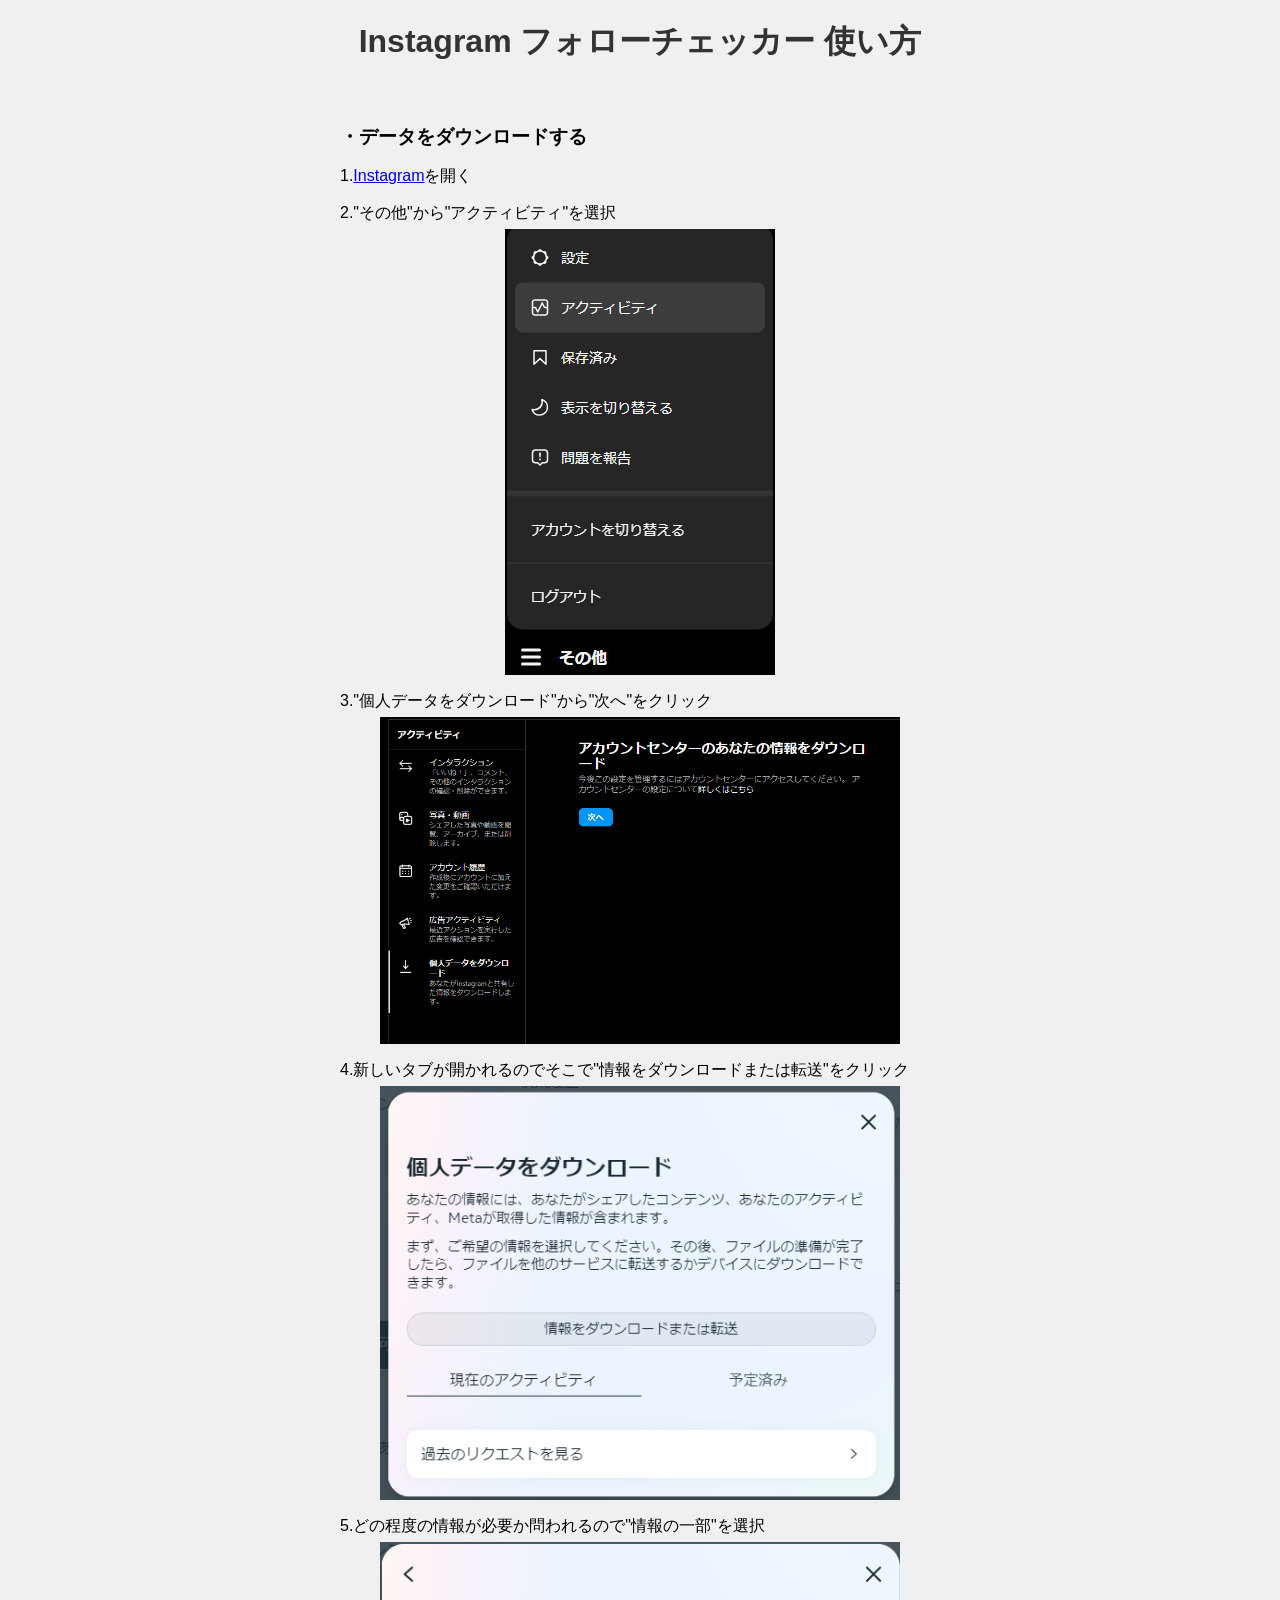
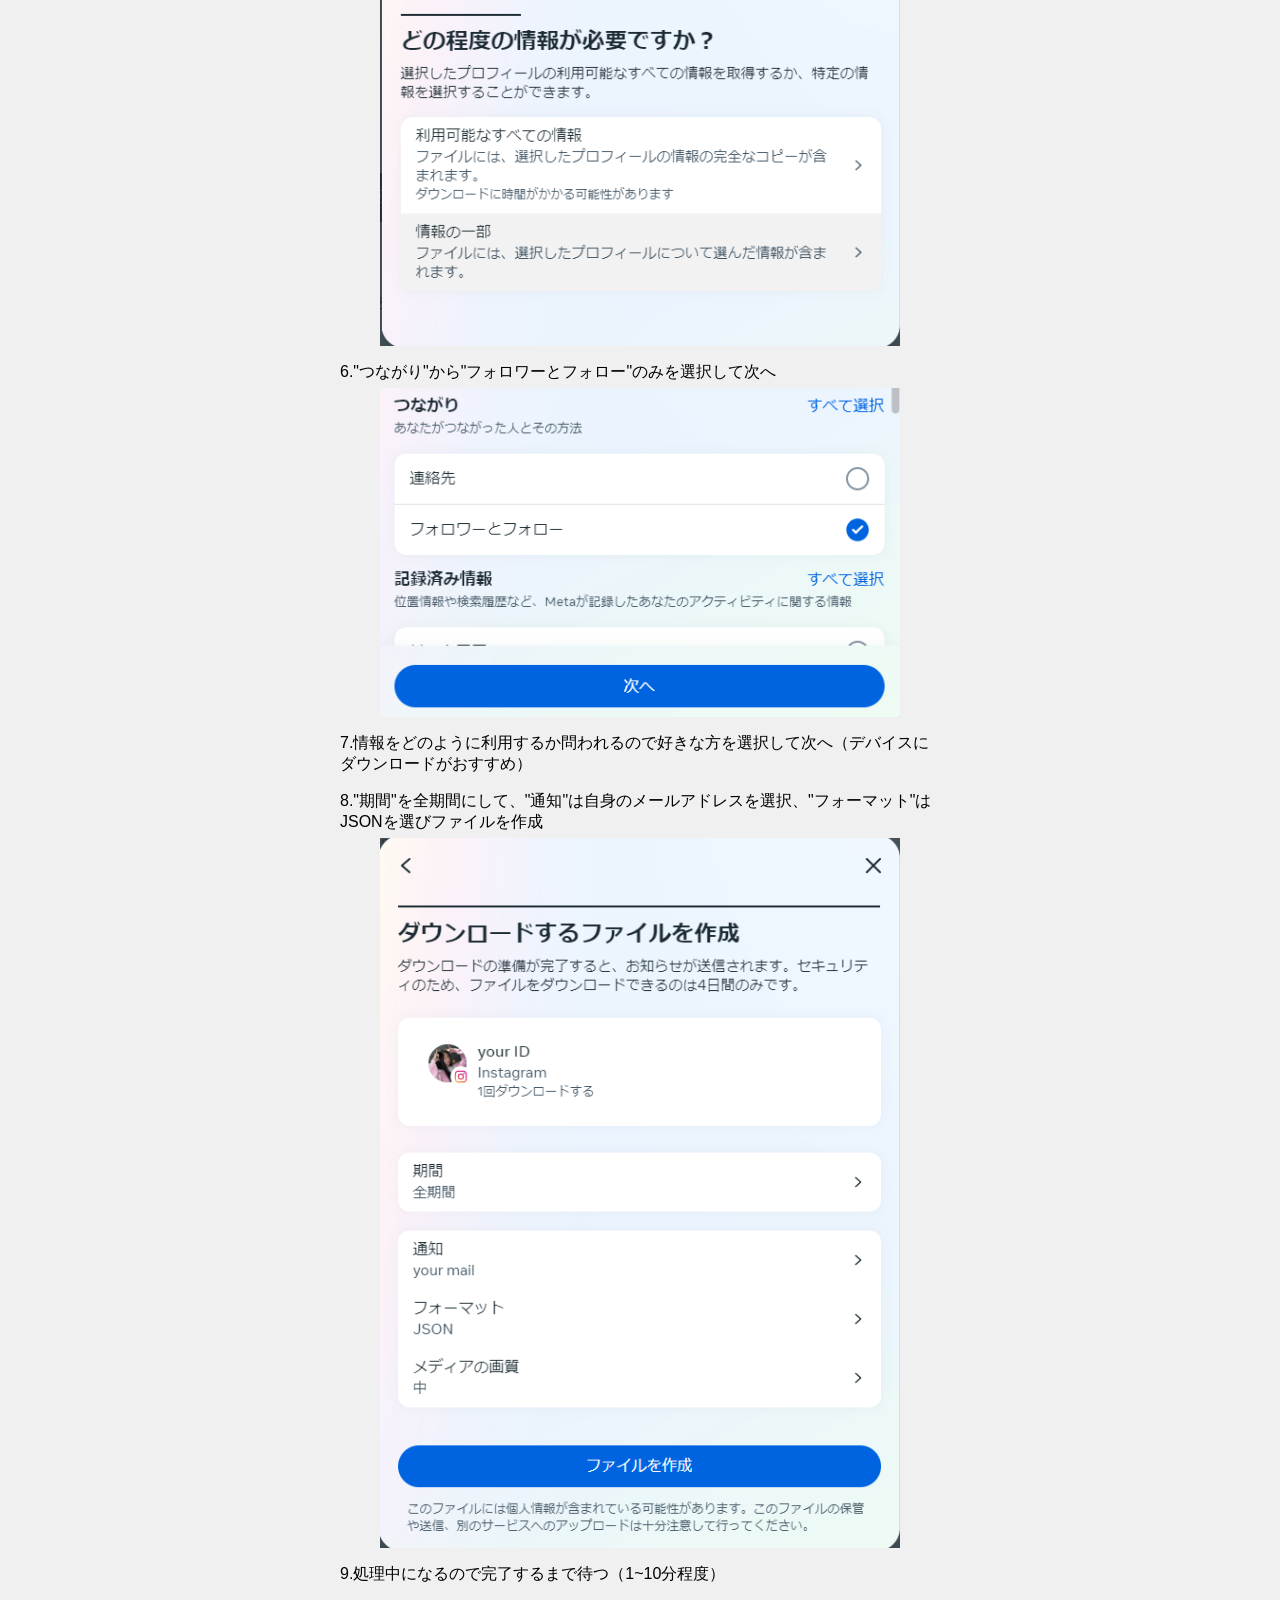
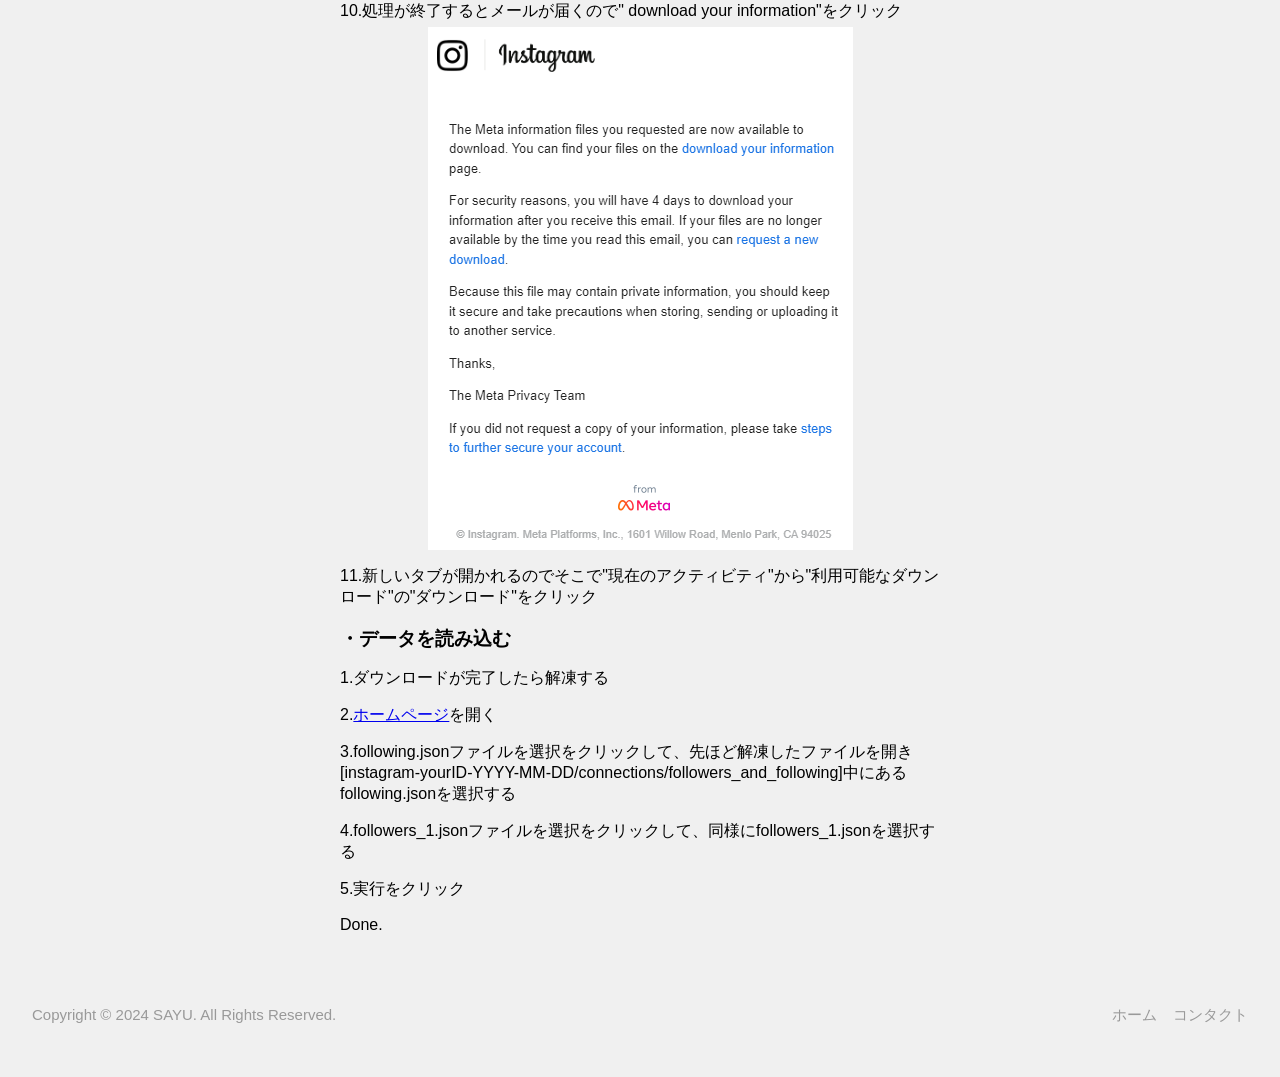
==== manual.html @ 1b218016 "Add files via upload" ====
<!DOCTYPE html>
<html lang="ja">
<head>
    <meta charset="UTF-8">
    <meta name="viewport" content="width=device-width, initial-scale=1.0">
    <title>Instagram フォローチェッカー</title>
    <link rel="stylesheet" href="styles.css">
</head>
<body>
    <h1 id="pageTitle">Instagram フォローチェッカー 使い方</h1>

    <div id="usage">
        <h3>・データをダウンロードする</h3>
        <p>1.<a href="https://www.instagram.com/">Instagram</a>を開く</p>
        <p>2."その他"から"アクティビティ"を選択</p>
        <img class="usage-image" src="./UsageImg/img1.png" alt="使い方の画像">
        <p>3."個人データをダウンロード"から"次へ"をクリック</p>
        <img class="usage-image" src="./UsageImg/img2.png" alt="使い方の画像">
        <p>4.新しいタブが開かれるのでそこで"情報をダウンロードまたは転送"をクリック</p>
        <img class="usage-image" src="./UsageImg/img3.png" alt="使い方の画像">
        <p>5.どの程度の情報が必要か問われるので"情報の一部"を選択</p>
        <img class="usage-image" src="./UsageImg/img4.png" alt="使い方の画像">
        <p>6."つながり"から"フォロワーとフォロー"のみを選択して次へ</p>
        <img class="usage-image" src="./UsageImg/img5.png" alt="使い方の画像">
        <p>7.情報をどのように利用するか問われるので好きな方を選択して次へ（デバイスにダウンロードがおすすめ）</p>
        <p>8."期間"を全期間にして、"通知"は自身のメールアドレスを選択、"フォーマット"はJSONを選びファイルを作成</p>
        <img class="usage-image" src="./UsageImg/img6.png" alt="使い方の画像">
        <p>9.処理中になるので完了するまで待つ（1~10分程度）</p>
        <p>10.処理が終了するとメールが届くので" download your information"をクリック</p>
        <img class="usage-image" src="./UsageImg/img7.png" alt="使い方の画像">
        <p>11.新しいタブが開かれるのでそこで"現在のアクティビティ"から"利用可能なダウンロード"の"ダウンロード"をクリック</p>
        <h3>・データを読み込む</h3>
        <p>1.ダウンロードが完了したら解凍する</p>
        <p>2.<a href="./home.html">ホームページ</a>を開く</p>
        <p>3.following.jsonファイルを選択をクリックして、先ほど解凍したファイルを開き[instagram-yourID-YYYY-MM-DD/connections/followers_and_following]中にあるfollowing.jsonを選択する</p>
        <p>4.followers_1.jsonファイルを選択をクリックして、同様にfollowers_1.jsonを選択する</p>
        <p>5.実行をクリック</p>
        <p>Done.</p>
    </div>

    <script src="script.js" defer></script>
</body>

<footer class="footer">
    <p class="copyright">Copyright © 2024 SAYU. All Rights Reserved.</p>
    <ul class="md-flex">
      <li><a href="./home.html">ホーム</a></li>
      <li><a href="https://discord.gg/QMe4BZEc">コンタクト</a></li>
    </ul>
  </footer>

</html>
---- styles.css ----
body {
    font-family: Arial, sans-serif;
    margin: 0;
    padding: 0;
    background-color: #f0f0f0;
}

h1 {
    text-align: center;
    margin-top: 20px;
    color: #333;
}

h2 {
    color: #333;
    text-align: center;
}

#fileInputs {
    text-align: center;
    margin-top: 20px;
    display: flex;
    justify-content: center;
    align-items: center;
    flex-wrap: wrap;
}

input[type="file"] {
    display: none;
    margin: 0 10px;
}

label {
    display: inline-block;
    padding: 10px 20px;
    background-color: #007bff;
    color: #fff;
    cursor: pointer;
    border-radius: 50px;
    margin-bottom: 10px;
    margin: 5px;
}


#compareButton {
    display: block;
    margin: auto;
    padding: 15px 30px;
    background-color: #28a745;
    color: #fff;
    border: none;
    border-radius: 7px;
    cursor: pointer;
    transition: background-color 0.3s ease;
    font-size: 18px;
    width: auto;
}

#compareButton:hover {
    background-color: #218838;
}

#results {
    margin-top: 30px;
    padding: 0 20px;
}

#results > div {
    margin-bottom: 40px;
}

ul {
    list-style-type: none;
    padding: 0;
}

li {
    list-style: none;
    padding: 0;
    margin-bottom: 5px;
}

li button {
    padding: 10px;
    background-color: white;
    color: black;
    border: none;
    border-radius: 5px;
    cursor: pointer;
    transition: background-color 0.3s;
    display: block;
    width: 60%;
    margin: 0 auto;
    margin-bottom: 3px;
    font-size: 16px;
}

li button:hover {
    background-color: #f5f5f5;
}

.footer {
    padding: 2rem;
    font-size: 15px;
    color: #999;
}

.footer a {
color: #999;
text-decoration: none;
}

.footer a:hover {
color: #000;
}

@media (min-width: 768px) {
.footer {
    display: flex;
    justify-content: space-between;
}

.md-flex {
    display: flex;
}

.md-flex li + li {
    margin-left: 16px;
}
}

#usage {
    margin-top: 20px;
    padding: 20px;
    border-radius: 5px;
    margin-left: auto;
    margin-right: auto;
    max-width: 600px;
}

#usage h3 {
    margin-bottom: 10px;
}

#usage p {
    margin-bottom: 5px;
}

.usage-image {
    display: block;
    margin-left: auto;
    margin-right: auto;
    max-width: calc(100% - 40px);
    padding: 0 20px;
    box-sizing: border-box;
}
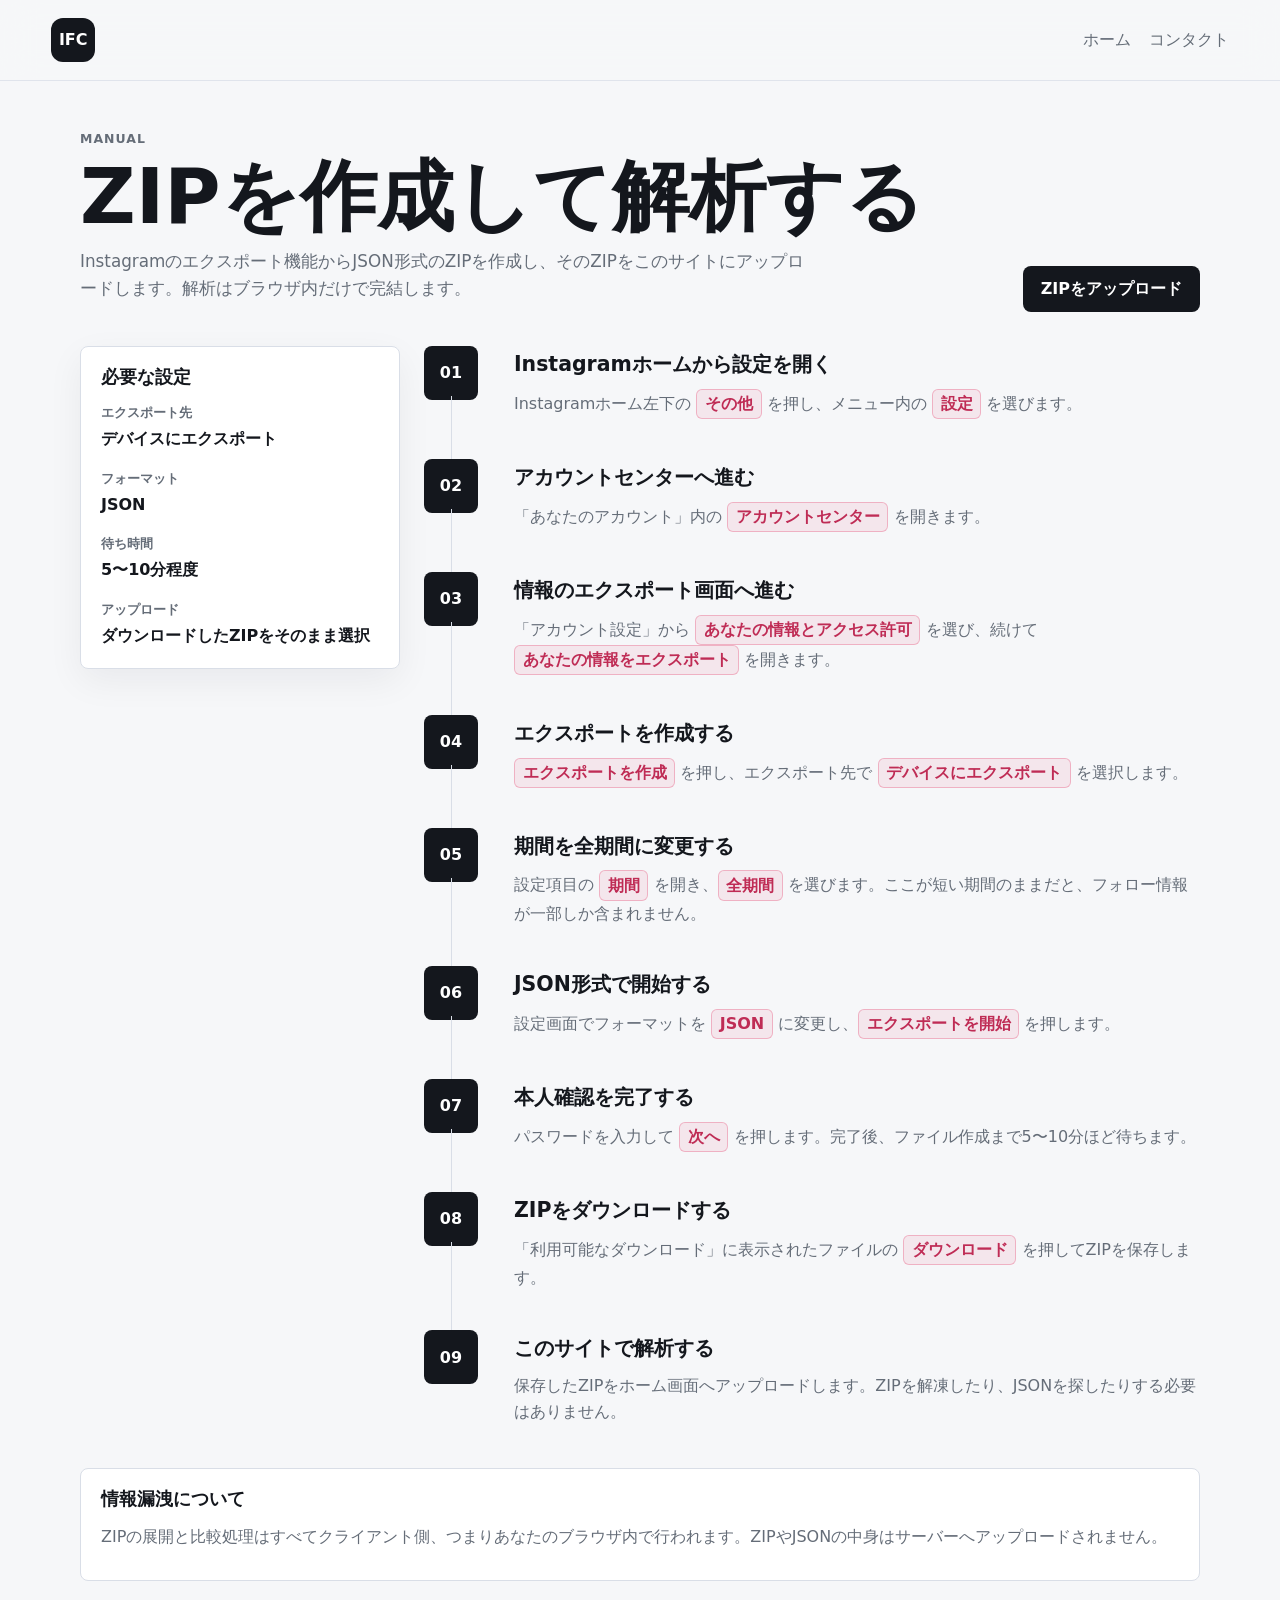
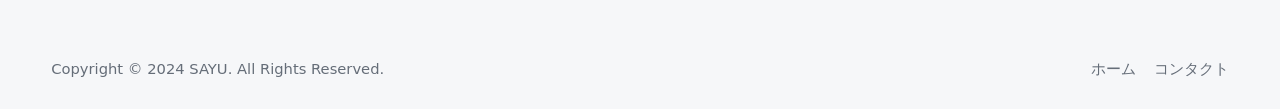
==== commit 8952caaf: "Improve UI and deploy with GitHub Pages" ====
--- a/manual.html
+++ b/manual.html
@@ -1,52 +1,139 @@
-<!DOCTYPE html>
-<html lang="ja">
-<head>
-    <meta charset="UTF-8">
-    <meta name="viewport" content="width=device-width, initial-scale=1.0">
-    <title>Instagram フォローチェッカー</title>
-    <link rel="stylesheet" href="styles.css">
-</head>
-<body>
-    <h1 id="pageTitle">Instagram フォローチェッカー 使い方</h1>
-
-    <div id="usage">
-        <h3>・データをダウンロードする</h3>
-        <p>1.<a href="https://www.instagram.com/">Instagram</a>を開く</p>
-        <p>2."その他"から"アクティビティ"を選択</p>
-        <img class="usage-image" src="./UsageImg/img1.png" alt="使い方の画像">
-        <p>3."個人データをダウンロード"から"次へ"をクリック</p>
-        <img class="usage-image" src="./UsageImg/img2.png" alt="使い方の画像">
-        <p>4.新しいタブが開かれるのでそこで"情報をダウンロードまたは転送"をクリック</p>
-        <img class="usage-image" src="./UsageImg/img3.png" alt="使い方の画像">
-        <p>5.どの程度の情報が必要か問われるので"情報の一部"を選択</p>
-        <img class="usage-image" src="./UsageImg/img4.png" alt="使い方の画像">
-        <p>6."つながり"から"フォロワーとフォロー"のみを選択して次へ</p>
-        <img class="usage-image" src="./UsageImg/img5.png" alt="使い方の画像">
-        <p>7.情報をどのように利用するか問われるので好きな方を選択して次へ（デバイスにダウンロードがおすすめ）</p>
-        <p>8."期間"を全期間にして、"通知"は自身のメールアドレスを選択、"フォーマット"はJSONを選びファイルを作成</p>
-        <img class="usage-image" src="./UsageImg/img6.png" alt="使い方の画像">
-        <p>9.処理中になるので完了するまで待つ（1~10分程度）</p>
-        <p>10.処理が終了するとメールが届くので" download your information"をクリック</p>
-        <img class="usage-image" src="./UsageImg/img7.png" alt="使い方の画像">
-        <p>11.新しいタブが開かれるのでそこで"現在のアクティビティ"から"利用可能なダウンロード"の"ダウンロード"をクリック</p>
-        <h3>・データを読み込む</h3>
-        <p>1.ダウンロードが完了したら解凍する</p>
-        <p>2.<a href="./home.html">ホームページ</a>を開く</p>
-        <p>3.following.jsonファイルを選択をクリックして、先ほど解凍したファイルを開き[instagram-yourID-YYYY-MM-DD/connections/followers_and_following]中にあるfollowing.jsonを選択する</p>
-        <p>4.followers_1.jsonファイルを選択をクリックして、同様にfollowers_1.jsonを選択する</p>
-        <p>5.実行をクリック</p>
-        <p>Done.</p>
-    </div>
-
-    <script src="script.js" defer></script>
-</body>
-
-<footer class="footer">
-    <p class="copyright">Copyright © 2024 SAYU. All Rights Reserved.</p>
-    <ul class="md-flex">
-      <li><a href="./home.html">ホーム</a></li>
-      <li><a href="https://discord.gg/QMe4BZEc">コンタクト</a></li>
-    </ul>
-  </footer>
-
-</html>
+<!DOCTYPE html>
+<html lang="ja">
+<head>
+    <meta charset="UTF-8">
+    <meta name="viewport" content="width=device-width, initial-scale=1.0">
+    <title>使い方 - Instagram Follow Checker</title>
+    <link rel="icon" href="data:,">
+    <link rel="stylesheet" href="styles.css">
+</head>
+<body>
+    <header class="site-header">
+        <a class="brand" href="./home.html" aria-label="Instagram Follow Checker ホーム">IFC</a>
+        <nav class="header-nav" aria-label="メインナビゲーション">
+            <a href="./home.html">ホーム</a>
+            <a href="https://discord.gg/QMe4BZEc" target="_blank" rel="noreferrer">コンタクト</a>
+        </nav>
+    </header>
+
+    <main>
+        <section id="usage">
+            <div class="manual-hero">
+                <div>
+                    <p class="eyebrow">Manual</p>
+                    <h1 id="pageTitle">ZIPを作成して解析する</h1>
+                    <p class="usage-lead">Instagramのエクスポート機能からJSON形式のZIPを作成し、そのZIPをこのサイトにアップロードします。解析はブラウザ内だけで完結します。</p>
+                </div>
+                <a class="manual-cta" href="./home.html">ZIPをアップロード</a>
+            </div>
+
+            <div class="manual-grid">
+                <aside class="manual-summary" aria-label="必要な設定">
+                    <h2>必要な設定</h2>
+                    <dl>
+                        <div>
+                            <dt>エクスポート先</dt>
+                            <dd>デバイスにエクスポート</dd>
+                        </div>
+                        <div>
+                            <dt>フォーマット</dt>
+                            <dd>JSON</dd>
+                        </div>
+                        <div>
+                            <dt>待ち時間</dt>
+                            <dd>5〜10分程度</dd>
+                        </div>
+                        <div>
+                            <dt>アップロード</dt>
+                            <dd>ダウンロードしたZIPをそのまま選択</dd>
+                        </div>
+                    </dl>
+                </aside>
+
+                <div class="manual-steps">
+                    <ol class="timeline">
+                        <li>
+                            <span class="step-index">01</span>
+                            <div>
+                                <h3>Instagramホームから設定を開く</h3>
+                                <p>Instagramホーム左下の <span class="tap-target">その他</span> を押し、メニュー内の <span class="tap-target">設定</span> を選びます。</p>
+                            </div>
+                        </li>
+                        <li>
+                            <span class="step-index">02</span>
+                            <div>
+                                <h3>アカウントセンターへ進む</h3>
+                                <p>「あなたのアカウント」内の <span class="tap-target">アカウントセンター</span> を開きます。</p>
+                            </div>
+                        </li>
+                        <li>
+                            <span class="step-index">03</span>
+                            <div>
+                                <h3>情報のエクスポート画面へ進む</h3>
+                                <p>「アカウント設定」から <span class="tap-target">あなたの情報とアクセス許可</span> を選び、続けて <span class="tap-target">あなたの情報をエクスポート</span> を開きます。</p>
+                            </div>
+                        </li>
+                        <li>
+                            <span class="step-index">04</span>
+                            <div>
+                                <h3>エクスポートを作成する</h3>
+                                <p><span class="tap-target">エクスポートを作成</span> を押し、エクスポート先で <span class="tap-target">デバイスにエクスポート</span> を選択します。</p>
+                            </div>
+                        </li>
+                        <li>
+                            <span class="step-index">05</span>
+                            <div>
+                                <h3>期間を全期間に変更する</h3>
+                                <p>設定項目の <span class="tap-target">期間</span> を開き、<span class="tap-target">全期間</span> を選びます。ここが短い期間のままだと、フォロー情報が一部しか含まれません。</p>
+                            </div>
+                        </li>
+                        <li>
+                            <span class="step-index">06</span>
+                            <div>
+                                <h3>JSON形式で開始する</h3>
+                                <p>設定画面でフォーマットを <span class="tap-target">JSON</span> に変更し、<span class="tap-target">エクスポートを開始</span> を押します。</p>
+                            </div>
+                        </li>
+                        <li>
+                            <span class="step-index">07</span>
+                            <div>
+                                <h3>本人確認を完了する</h3>
+                                <p>パスワードを入力して <span class="tap-target">次へ</span> を押します。完了後、ファイル作成まで5〜10分ほど待ちます。</p>
+                            </div>
+                        </li>
+                        <li>
+                            <span class="step-index">08</span>
+                            <div>
+                                <h3>ZIPをダウンロードする</h3>
+                                <p>「利用可能なダウンロード」に表示されたファイルの <span class="tap-target">ダウンロード</span> を押してZIPを保存します。</p>
+                            </div>
+                        </li>
+                        <li>
+                            <span class="step-index">09</span>
+                            <div>
+                                <h3>このサイトで解析する</h3>
+                                <p>保存したZIPをホーム画面へアップロードします。ZIPを解凍したり、JSONを探したりする必要はありません。</p>
+                            </div>
+                        </li>
+                    </ol>
+                </div>
+            </div>
+
+            <div class="manual-notes">
+                <section>
+                    <h2>情報漏洩について</h2>
+                    <p>ZIPの展開と比較処理はすべてクライアント側、つまりあなたのブラウザ内で行われます。ZIPやJSONの中身はサーバーへアップロードされません。</p>
+                </section>
+            </div>
+        </section>
+    </main>
+
+    <footer class="footer">
+        <p>Copyright © 2024 SAYU. All Rights Reserved.</p>
+        <ul class="footer-links">
+            <li><a href="./home.html">ホーム</a></li>
+            <li><a href="https://discord.gg/QMe4BZEc" target="_blank" rel="noreferrer">コンタクト</a></li>
+        </ul>
+    </footer>
+</body>
+</html>
--- a/styles.css
+++ b/styles.css
@@ -1,156 +1,703 @@
-body {
-    font-family: Arial, sans-serif;
-    margin: 0;
-    padding: 0;
-    background-color: #f0f0f0;
-}
-
-h1 {
-    text-align: center;
-    margin-top: 20px;
-    color: #333;
-}
-
-h2 {
-    color: #333;
-    text-align: center;
-}
-
-#fileInputs {
-    text-align: center;
-    margin-top: 20px;
-    display: flex;
-    justify-content: center;
-    align-items: center;
-    flex-wrap: wrap;
-}
-
-input[type="file"] {
-    display: none;
-    margin: 0 10px;
-}
-
-label {
-    display: inline-block;
-    padding: 10px 20px;
-    background-color: #007bff;
-    color: #fff;
-    cursor: pointer;
-    border-radius: 50px;
-    margin-bottom: 10px;
-    margin: 5px;
-}
-
-
-#compareButton {
-    display: block;
-    margin: auto;
-    padding: 15px 30px;
-    background-color: #28a745;
-    color: #fff;
-    border: none;
-    border-radius: 7px;
-    cursor: pointer;
-    transition: background-color 0.3s ease;
-    font-size: 18px;
-    width: auto;
-}
-
-#compareButton:hover {
-    background-color: #218838;
-}
-
-#results {
-    margin-top: 30px;
-    padding: 0 20px;
-}
-
-#results > div {
-    margin-bottom: 40px;
-}
-
-ul {
-    list-style-type: none;
-    padding: 0;
-}
-
-li {
-    list-style: none;
-    padding: 0;
-    margin-bottom: 5px;
-}
-
-li button {
-    padding: 10px;
-    background-color: white;
-    color: black;
-    border: none;
-    border-radius: 5px;
-    cursor: pointer;
-    transition: background-color 0.3s;
-    display: block;
-    width: 60%;
-    margin: 0 auto;
-    margin-bottom: 3px;
-    font-size: 16px;
-}
-
-li button:hover {
-    background-color: #f5f5f5;
-}
-
-.footer {
-    padding: 2rem;
-    font-size: 15px;
-    color: #999;
-}
-
-.footer a {
-color: #999;
-text-decoration: none;
-}
-
-.footer a:hover {
-color: #000;
-}
-
-@media (min-width: 768px) {
-.footer {
-    display: flex;
-    justify-content: space-between;
-}
-
-.md-flex {
-    display: flex;
-}
-
-.md-flex li + li {
-    margin-left: 16px;
-}
-}
-
-#usage {
-    margin-top: 20px;
-    padding: 20px;
-    border-radius: 5px;
-    margin-left: auto;
-    margin-right: auto;
-    max-width: 600px;
-}
-
-#usage h3 {
-    margin-bottom: 10px;
-}
-
-#usage p {
-    margin-bottom: 5px;
-}
-
-.usage-image {
-    display: block;
-    margin-left: auto;
-    margin-right: auto;
-    max-width: calc(100% - 40px);
-    padding: 0 20px;
-    box-sizing: border-box;
-}+:root {
+    color-scheme: light;
+    --bg: #f6f7f9;
+    --surface: #ffffff;
+    --surface-muted: #eef1f5;
+    --text: #14171d;
+    --muted: #656d78;
+    --line: #d9dee7;
+    --accent: #e6426e;
+    --accent-dark: #bf2c55;
+    --success: #0f8f63;
+    --danger: #c93636;
+    --shadow: 0 20px 60px rgba(20, 23, 29, 0.10);
+}
+
+* {
+    box-sizing: border-box;
+}
+
+body {
+    margin: 0;
+    background: var(--bg);
+    color: var(--text);
+    font-family: Inter, "Segoe UI", system-ui, -apple-system, BlinkMacSystemFont, "Hiragino Sans", "Yu Gothic", sans-serif;
+    line-height: 1.6;
+}
+
+a {
+    color: inherit;
+}
+
+button,
+input,
+label,
+code {
+    font: inherit;
+}
+
+code {
+    padding: 0.08em 0.35em;
+    border-radius: 5px;
+    background: var(--surface-muted);
+    color: var(--text);
+    overflow-wrap: anywhere;
+}
+
+.site-header {
+    position: sticky;
+    top: 0;
+    z-index: 10;
+    display: flex;
+    align-items: center;
+    justify-content: space-between;
+    gap: 24px;
+    padding: 18px clamp(18px, 4vw, 56px);
+    background: rgba(246, 247, 249, 0.88);
+    border-bottom: 1px solid rgba(217, 222, 231, 0.75);
+    backdrop-filter: blur(18px);
+}
+
+.brand {
+    display: inline-flex;
+    align-items: center;
+    justify-content: center;
+    width: 44px;
+    height: 44px;
+    border-radius: 12px;
+    background: var(--text);
+    color: #fff;
+    font-weight: 800;
+    text-decoration: none;
+    letter-spacing: 0;
+}
+
+.header-nav,
+.footer-links {
+    display: flex;
+    align-items: center;
+    gap: 18px;
+    margin: 0;
+    padding: 0;
+    list-style: none;
+}
+
+.header-nav a,
+.footer a,
+.text-link {
+    color: var(--muted);
+    text-decoration: none;
+}
+
+.header-nav a:hover,
+.footer a:hover,
+.text-link:hover {
+    color: var(--text);
+}
+
+main {
+    min-height: calc(100svh - 170px);
+}
+
+.workspace,
+#usage {
+    width: min(1120px, calc(100% - 32px));
+    margin: 0 auto;
+}
+
+.workspace {
+    padding: 64px 0 48px;
+}
+
+.intro {
+    display: grid;
+    grid-template-columns: minmax(0, 780px) minmax(260px, 1fr);
+    gap: 32px;
+    align-items: end;
+    margin-bottom: 34px;
+}
+
+.eyebrow {
+    margin: 0 0 8px;
+    color: var(--accent);
+    font-size: 0.78rem;
+    font-weight: 800;
+    letter-spacing: 0.08em;
+    text-transform: uppercase;
+}
+
+h1,
+h2,
+h3,
+p {
+    margin-top: 0;
+}
+
+h1 {
+    margin-bottom: 14px;
+    font-size: clamp(2.25rem, 6vw, 5.2rem);
+    line-height: 0.98;
+    letter-spacing: 0;
+}
+
+h2 {
+    margin-bottom: 6px;
+    font-size: clamp(1.35rem, 2vw, 1.85rem);
+    line-height: 1.2;
+}
+
+.lead {
+    max-width: 680px;
+    color: var(--muted);
+    font-size: 1.08rem;
+}
+
+.app-grid {
+    display: grid;
+    grid-template-columns: minmax(340px, 0.86fr) minmax(0, 1.44fr);
+    gap: 22px;
+    align-items: start;
+}
+
+.panel {
+    background: var(--surface);
+    border: 1px solid var(--line);
+    border-radius: 8px;
+    box-shadow: var(--shadow);
+}
+
+.upload-panel,
+.results {
+    padding: clamp(18px, 3vw, 32px);
+}
+
+.panel-heading,
+.results-header,
+.toolbar,
+.actions,
+.result-actions {
+    display: flex;
+    align-items: center;
+    justify-content: space-between;
+    gap: 16px;
+}
+
+.panel-heading p {
+    margin: 0;
+    color: var(--muted);
+}
+
+.drop-zone {
+    display: grid;
+    grid-template-columns: 1fr;
+    gap: 14px;
+    margin-top: 24px;
+    padding: 16px;
+    background: var(--surface-muted);
+    border: 1px dashed #b9c2d0;
+    border-radius: 8px;
+    transition: border-color 180ms ease, background 180ms ease;
+}
+
+.manual-json {
+    margin-top: 18px;
+    border-top: 1px solid var(--line);
+    padding-top: 16px;
+}
+
+.manual-json summary {
+    cursor: pointer;
+    color: var(--muted);
+    font-weight: 800;
+}
+
+.manual-json-grid {
+    display: grid;
+    grid-template-columns: repeat(2, minmax(0, 1fr));
+    gap: 12px;
+    margin-top: 14px;
+}
+
+.manual-json-grid .file-tile label {
+    min-height: 96px;
+}
+
+.drop-zone.is-dragging {
+    background: #fff3f6;
+    border-color: var(--accent);
+}
+
+.file-tile input {
+    position: absolute;
+    width: 1px;
+    height: 1px;
+    opacity: 0;
+    pointer-events: none;
+}
+
+.file-tile label {
+    display: flex;
+    min-height: 112px;
+    flex-direction: column;
+    justify-content: space-between;
+    gap: 16px;
+    padding: 18px;
+    background: var(--surface);
+    border: 1px solid var(--line);
+    border-radius: 8px;
+    cursor: pointer;
+    transition: transform 180ms ease, border-color 180ms ease;
+}
+
+.file-tile label:hover {
+    border-color: var(--accent);
+    transform: translateY(-2px);
+}
+
+.zip-tile label {
+    min-height: 150px;
+    border-color: rgba(230, 66, 110, 0.35);
+}
+
+.file-title {
+    font-size: 1.05rem;
+    font-weight: 800;
+}
+
+.file-status {
+    color: var(--muted);
+    overflow-wrap: anywhere;
+}
+
+.file-status.is-ready {
+    color: var(--success);
+    font-weight: 700;
+}
+
+.drop-hint {
+    grid-column: 1 / -1;
+    margin: 0;
+    color: var(--muted);
+    text-align: center;
+}
+
+.privacy-note {
+    display: grid;
+    gap: 4px;
+    margin-top: 18px;
+    padding: 14px 16px;
+    border: 1px solid rgba(15, 143, 99, 0.24);
+    border-radius: 8px;
+    background: rgba(15, 143, 99, 0.08);
+    color: #0b6043;
+}
+
+.privacy-note span {
+    color: #236653;
+}
+
+.message {
+    min-height: 28px;
+    margin: 16px 0 0;
+    color: var(--muted);
+}
+
+.message.success {
+    color: var(--success);
+}
+
+.message.error {
+    color: var(--danger);
+    font-weight: 700;
+}
+
+.actions {
+    justify-content: flex-start;
+    margin-top: 18px;
+}
+
+button {
+    min-height: 44px;
+    border: 0;
+    border-radius: 8px;
+    cursor: pointer;
+    transition: background 180ms ease, color 180ms ease, transform 180ms ease, opacity 180ms ease;
+}
+
+button:hover:not(:disabled) {
+    transform: translateY(-1px);
+}
+
+button:disabled {
+    cursor: not-allowed;
+    opacity: 0.45;
+}
+
+#compareButton {
+    padding: 0 24px;
+    background: var(--accent);
+    color: #fff;
+    font-weight: 800;
+}
+
+#compareButton:hover {
+    background: var(--accent-dark);
+}
+
+.secondary-button,
+.tab {
+    padding: 0 16px;
+    background: var(--surface-muted);
+    color: var(--text);
+    font-weight: 700;
+}
+
+.secondary-button:hover,
+.tab:hover {
+    background: #dfe5ed;
+}
+
+.results {
+    min-width: 0;
+}
+
+.stats-grid {
+    display: grid;
+    grid-template-columns: repeat(2, minmax(0, 1fr));
+    gap: 1px;
+    overflow: hidden;
+    margin: 24px 0;
+    border: 1px solid var(--line);
+    border-radius: 8px;
+    background: var(--line);
+}
+
+.stat {
+    min-width: 0;
+    padding: 18px;
+    background: var(--surface);
+}
+
+.stat span {
+    display: block;
+    color: var(--muted);
+    font-size: 0.88rem;
+}
+
+.stat strong {
+    display: block;
+    margin-top: 6px;
+    font-size: clamp(1.75rem, 4vw, 2.6rem);
+    line-height: 1;
+}
+
+.stat.accent strong {
+    color: var(--accent);
+}
+
+.tabs {
+    display: flex;
+    gap: 8px;
+    overflow-x: auto;
+    padding-bottom: 2px;
+}
+
+.tab {
+    white-space: nowrap;
+}
+
+.tab.active {
+    background: var(--text);
+    color: #fff;
+}
+
+#searchInput {
+    width: min(320px, 100%);
+    min-height: 44px;
+    padding: 0 14px;
+    border: 1px solid var(--line);
+    border-radius: 8px;
+    background: #fff;
+}
+
+#searchInput:focus {
+    border-color: var(--accent);
+    outline: 3px solid rgba(230, 66, 110, 0.16);
+}
+
+.list-summary {
+    margin: 18px 0 10px;
+    color: var(--muted);
+    font-weight: 700;
+}
+
+.user-list {
+    display: grid;
+    grid-template-columns: repeat(auto-fill, minmax(190px, 1fr));
+    gap: 10px;
+    margin: 0;
+    padding: 0;
+    list-style: none;
+}
+
+.user-list li {
+    min-width: 0;
+}
+
+.user-list a,
+.empty-item {
+    display: block;
+    min-height: 44px;
+    padding: 11px 14px;
+    overflow: hidden;
+    border: 1px solid var(--line);
+    border-radius: 8px;
+    background: #fff;
+    text-decoration: none;
+    text-overflow: ellipsis;
+    white-space: nowrap;
+}
+
+.user-list a:hover {
+    border-color: var(--accent);
+    color: var(--accent);
+}
+
+.empty-item {
+    grid-column: 1 / -1;
+    color: var(--muted);
+    white-space: normal;
+}
+
+.footer {
+    display: flex;
+    align-items: center;
+    justify-content: space-between;
+    gap: 16px;
+    padding: 28px clamp(18px, 4vw, 56px);
+    color: var(--muted);
+    font-size: 0.92rem;
+}
+
+.footer p {
+    margin: 0;
+}
+
+#usage {
+    padding: 48px 0;
+    max-width: 1180px;
+}
+
+#usage p {
+    margin-bottom: 10px;
+    color: var(--muted);
+}
+
+.usage-image {
+    display: block;
+    width: min(100%, 760px);
+    margin: 16px auto 28px;
+    border: 1px solid var(--line);
+    border-radius: 8px;
+    background: #fff;
+}
+
+.usage-lead {
+    max-width: 740px;
+    color: var(--muted);
+    font-size: 1.05rem;
+}
+
+.manual-hero {
+    display: grid;
+    grid-template-columns: minmax(0, 1fr) auto;
+    gap: 24px;
+    align-items: end;
+    margin-bottom: 34px;
+}
+
+.manual-cta {
+    display: inline-flex;
+    min-height: 46px;
+    align-items: center;
+    justify-content: center;
+    padding: 0 18px;
+    border-radius: 8px;
+    background: var(--text);
+    color: #fff;
+    font-weight: 800;
+    text-decoration: none;
+    white-space: nowrap;
+}
+
+.manual-grid {
+    display: grid;
+    grid-template-columns: minmax(240px, 320px) minmax(0, 1fr);
+    gap: 24px;
+    align-items: start;
+}
+
+.manual-summary {
+    position: sticky;
+    top: 98px;
+    padding: 20px;
+    border: 1px solid var(--line);
+    border-radius: 8px;
+    background: var(--surface);
+    box-shadow: 0 12px 36px rgba(20, 23, 29, 0.06);
+}
+
+.manual-summary h2,
+.manual-notes h2 {
+    margin-bottom: 14px;
+    font-size: 1.1rem;
+}
+
+.manual-summary dl {
+    display: grid;
+    gap: 16px;
+    margin: 0;
+}
+
+.manual-summary dt {
+    color: var(--muted);
+    font-size: 0.82rem;
+    font-weight: 800;
+}
+
+.manual-summary dd {
+    margin: 3px 0 0;
+    font-weight: 800;
+}
+
+.timeline {
+    display: grid;
+    gap: 0;
+    margin: 0;
+    padding: 0;
+    list-style: none;
+}
+
+.timeline li {
+    position: relative;
+    display: grid;
+    grid-template-columns: 72px minmax(0, 1fr);
+    gap: 18px;
+    padding: 0 0 30px;
+}
+
+.timeline li::before {
+    content: "";
+    position: absolute;
+    top: 50px;
+    bottom: 0;
+    left: 27px;
+    width: 1px;
+    background: var(--line);
+}
+
+.timeline li:last-child {
+    padding-bottom: 0;
+}
+
+.timeline li:last-child::before {
+    display: none;
+}
+
+.step-index {
+    display: inline-grid;
+    place-items: center;
+    width: 54px;
+    height: 54px;
+    border-radius: 8px;
+    background: var(--text);
+    color: #fff;
+    font-weight: 900;
+}
+
+.timeline h3 {
+    margin: 2px 0 8px;
+    font-size: 1.28rem;
+}
+
+.timeline p {
+    margin: 0;
+}
+
+.tap-target {
+    display: inline-block;
+    padding: 0.08em 0.48em;
+    border: 1px solid rgba(230, 66, 110, 0.32);
+    border-radius: 6px;
+    background: rgba(230, 66, 110, 0.09);
+    color: var(--accent-dark);
+    font-weight: 800;
+}
+
+.manual-notes {
+    display: grid;
+    grid-template-columns: minmax(0, 1fr);
+    gap: 18px;
+    margin-top: 34px;
+}
+
+.manual-notes section {
+    padding: 20px;
+    border: 1px solid var(--line);
+    border-radius: 8px;
+    background: var(--surface);
+}
+
+.manual-notes p {
+    margin: 0;
+}
+
+@media (max-width: 980px) {
+    .intro,
+    .app-grid,
+    .manual-hero,
+    .manual-grid,
+    .manual-notes {
+        grid-template-columns: 1fr;
+    }
+
+    .manual-summary {
+        position: static;
+    }
+}
+
+@media (max-width: 760px) {
+    .site-header,
+    .footer,
+    .panel-heading,
+    .results-header,
+    .toolbar {
+        align-items: flex-start;
+        flex-direction: column;
+    }
+
+    .workspace {
+        padding-top: 42px;
+    }
+
+    .manual-json-grid,
+    .stats-grid {
+        grid-template-columns: 1fr;
+    }
+
+    .actions,
+    .result-actions {
+        width: 100%;
+        flex-wrap: wrap;
+    }
+
+    .actions button,
+    .result-actions button,
+    #searchInput {
+        width: 100%;
+    }
+
+    .tabs {
+        width: 100%;
+    }
+}
